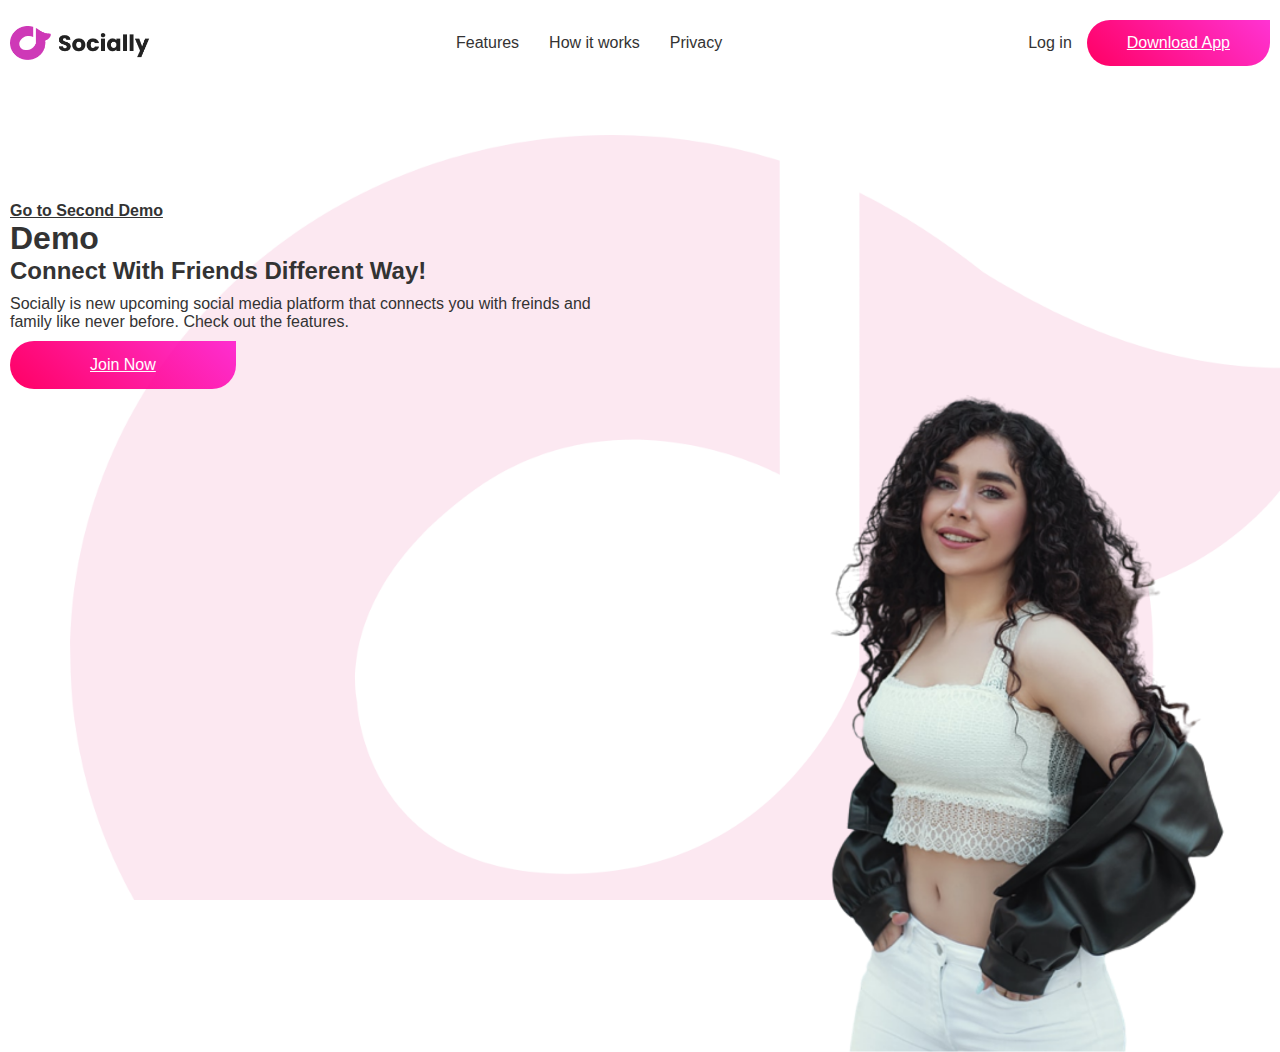
==== index2.html @ d3a96073 "first push" ====
<!doctype htm>
<html>
    <head>
        <meta charset="utf-8">
        <meta name="viewport" content="width=device-width, initial-scale=1.0">
        <title> Demo Website</title>
        <link rel="stylesheet" href="style.css">
    </head>
    <body>
         <div class="hero">

            <nav>
                <img src="images/logo.png" class="logo">
                <ul>
                    <li><a href="#">Features</a></li>
                    <li><a href="#">How it works</a></li>
                    <li><a href="#">Privacy</a></li>
                </ul>
                <div class="test">
                    <a href="#" class="login-btn">Log in</a>
                    <a href="#" class="btn">Download App</a>

                </div>
            </nav>
            <div class="content">
                <h4><a href="index2.html" class="content">Go to Second Demo</a></h4>
                <h1>Demo</h1>
                
                <h2>Connect With Friends Different Way!</h2>
                <p>Socially is new upcoming social media platform that connects you with freinds and family like never before. Check out the features.</p>
              <a href="#" class="btn">Join Now</a>
            </div>
            <img src="images/pic.png" class="feature">
           
         </div>
         
    </body>

</html>
---- style.css ----
* {
  margin: 0;
  padding: 0;
  box-sizing: border-box;
  font-family: "Poppins", sans-serif;
}

.hero {
  width: 100%;
  min-height: 100vh;
  background-image: url(images/back-image.png);
  background-position: center;
  background-size: cover;
  padding: 10px;
  position: relative;
}
nav {
  padding: 10px 0;
  display: flex;
  align-items: center;
  justify-content: space-between;
  

}
.logo {
  width: 140px;
}
nav ul {
    display: flex;
    list-style: none;
    margin: 0;
    padding: 0;
    white-space: nowrap;
  }
  
  /* Style for list items */
  nav ul li {
    margin: 0 15px;
  }
  
  /* Style for links inside list items */
  nav ul li a {
    text-decoration: none;
    color: #333;
    font-weight: 400;
    font-size: 16px;
  }
  .test{display:flex;
    align-items: center;
    justify-content: space-between;}
.login-btn {
  text-decoration: none;
  color: #333;
  margin-right: 15px;
  display: inline-block; /* Ensures proper alignment */
  white-space: nowrap; /
}
.btn {
    display: inline-block;
  padding: 14px 40px;
  color: #fff;
  background-image: linear-gradient(
    45deg,
    rgb(255, 0, 100),
    rgba(255, 0, 200, 0.799)
  );
  font: size 14px;
  border-radius: 30px;
  border-top-right-radius: 0px;
  transition: 0.5s;
}
.content{
margin-top: 10%;
max-width:600px;
color: #333;


}
p{
    margin-top:10px;
    margin-bottom: 10px;
}
.content .btn{
    padding: 15px 80px;
    font-size: 16px;
}
.btn:hover{
    border-radius: 30px;
}
.feature{
    width:530px;
    position: absolute;
    right: 10px
}
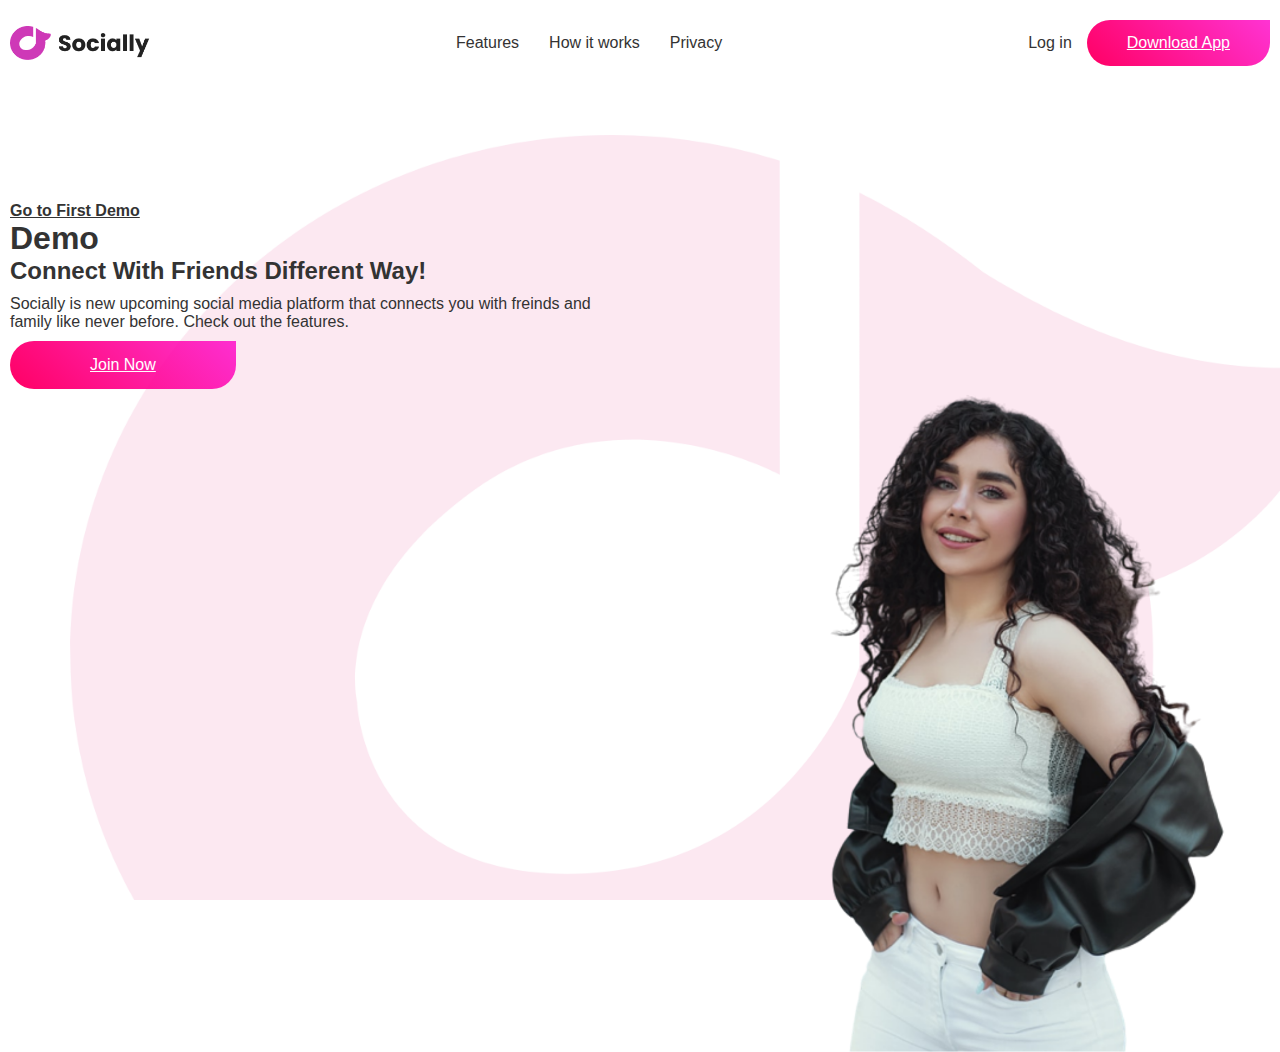
==== commit 12f47997: "final push" ====
--- a/index2.html
+++ b/index2.html
@@ -23,7 +23,7 @@
                 </div>
             </nav>
             <div class="content">
-                <h4><a href="index2.html" class="content">Go to Second Demo</a></h4>
+                <h4><a href="index.html" class="content">Go to First Demo</a></h4>
                 <h1>Demo</h1>
                 
                 <h2>Connect With Friends Different Way!</h2>
